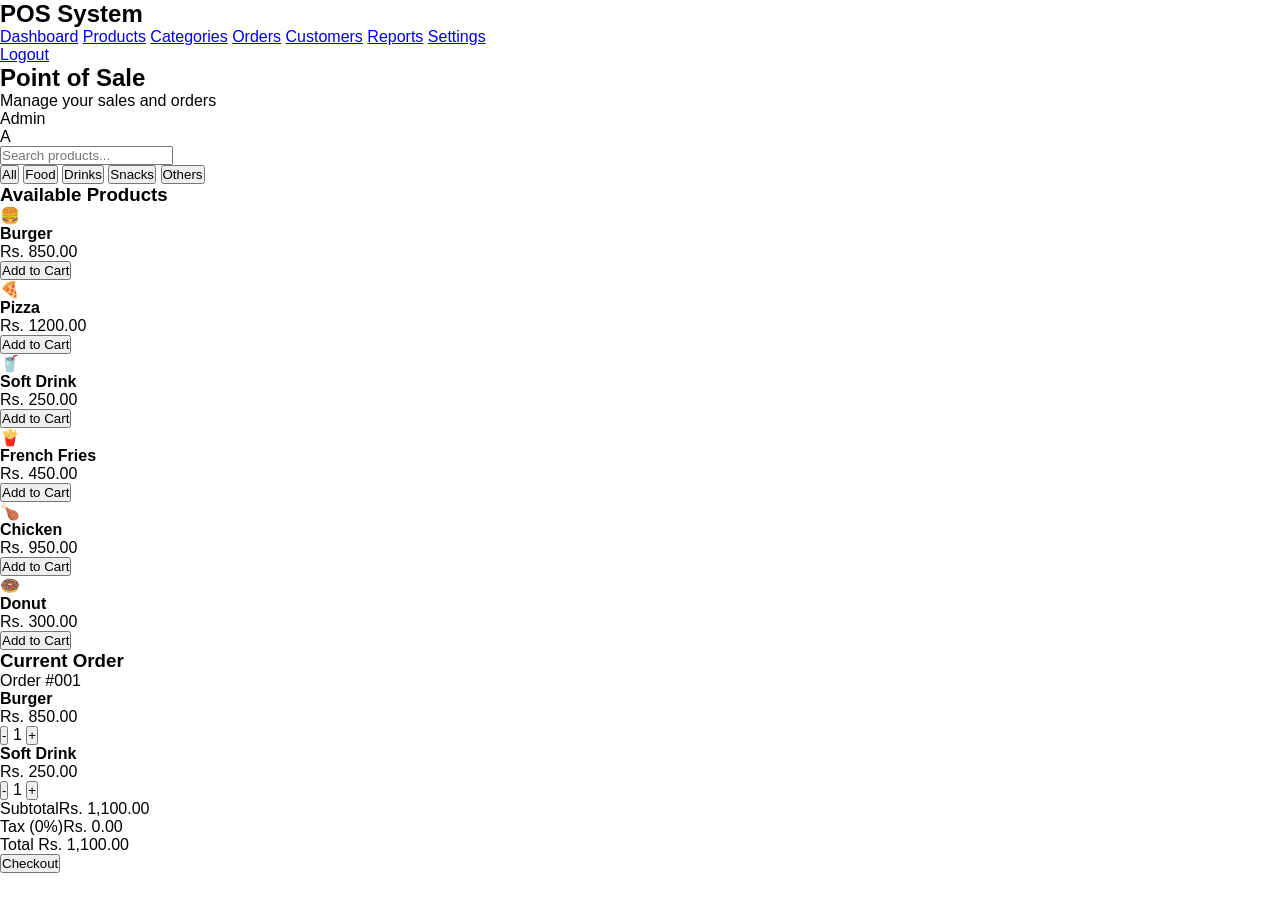
==== index.html @ 62e4d7e9 "Add initial HTML structure for POS system and basic JavaScript file - Created index.html with layout" ====
<!DOCTYPE html>
<html lang="en">
<head>
    <meta charset="UTF-8">
    <meta name="viewport" content="width=device-width, initial-scale=1.0">
    <title>POS System</title>
    <link rel="stylesheet" href="CSS/style.css">
</head>
<body>

    <div class="container">
        <aside class="sidebar">
            <h2>POS<span> System</span></h2>

            <nav>
                <a class="active" href="#">Dashboard</a>
                <a href="products.html">Products</a>
                <a href="categories.html">Categories</a>
                <a href="orders.html">Orders</a>
                <a href="customers.html">Customers</a>
                <a href="reports.html">Reports</a>
                <a href="settings.html">Settings</a>
            </nav>

            <div class="logout">
                <a href="#">Logout</a>
            </div>
        </aside>


        <main class="main">

            <header class="topbar">
                <div>
                    <h2>Point of Sale</h2>
                    <p>Manage your sales and orders</p>
                </div>

                <div class="profile">
                    <span>Admin</span>
                    <div class="avatar">A</div>
                </div>
            </header>

            <div class="content">

                <section class="products">

                    <div class="search">
                        <input type="text" placeholder="Search products...">
                    </div>

                    <div class="categories">
                        <button class="selected">All</button>
                        <button>Food</button>
                        <button>Drinks</button>
                        <button>Snacks</button>
                        <button>Others</button>
                    </div>

                    <h3>Available Products</h3>

                    <div class="product-grid">

                        <div class="product-card">
                            <div class="product-img">🍔</div>
                            <h4>Burger</h4>
                            <p>Rs. 850.00</p>
                            <button>Add to Cart</button>
                        </div>

                        <div class="product-card">
                            <div class="product-img">🍕</div>
                            <h4>Pizza</h4>
                            <p>Rs. 1200.00</p>
                            <button>Add to Cart</button>
                        </div>

                        <div class="product-card">
                            <div class="product-img">🥤</div>
                            <h4>Soft Drink</h4>
                            <p>Rs. 250.00</p>
                            <button>Add to Cart</button>
                        </div>

                        <div class="product-card">
                            <div class="product-img">🍟</div>
                            <h4>French Fries</h4>
                            <p>Rs. 450.00</p>
                            <button>Add to Cart</button>
                        </div>

                        <div class="product-card">
                            <div class="product-img">🍗</div>
                            <h4>Chicken</h4>
                            <p>Rs. 950.00</p>
                            <button>Add to Cart</button>
                        </div>

                        <div class="product-card">
                            <div class="product-img">🍩</div>
                            <h4>Donut</h4>
                            <p>Rs. 300.00</p>
                            <button>Add to Cart</button>
                        </div>

                    </div>
                </section>

                <section class="cart">

                    <h3>Current Order</h3>
                    <p class="order-id">Order #001</p>

                    <div class="cart-items">

                        <div class="cart-item">
                            <div>
                                <h4>Burger</h4>
                                <p>Rs. 850.00</p>
                            </div>
                            <div class="quantity">
                                <button>-</button>
                                <span>1</span>
                                <button>+</button>
                            </div>
                        </div>

                        <div class="cart-item">
                            <div>
                                <h4>Soft Drink</h4>
                                <p>Rs. 250.00</p>
                            </div>
                            <div class="quantity">
                                <button>-</button>
                                <span>1</span>
                                <button>+</button>
                            </div>
                        </div>

                    </div>

                    <div class="summary">
                        <div><span>Subtotal</span><span>Rs. 1,100.00</span></div>
                        <div><span>Tax (0%)</span><span>Rs. 0.00</span></div>
                        <div class="total">
                            <span>Total</span>
                            <span>Rs. 1,100.00</span>
                        </div>
                    </div>

                    <button class="checkout">Checkout</button>

                </section>

            </div>
        </main>
    </div>

</body>
</html>
---- CSS/style.css ----
* {
    margin: 0;
    padding: 0;
    box-sizing: border-box;
    font-family: Arial, sans-serif;
}
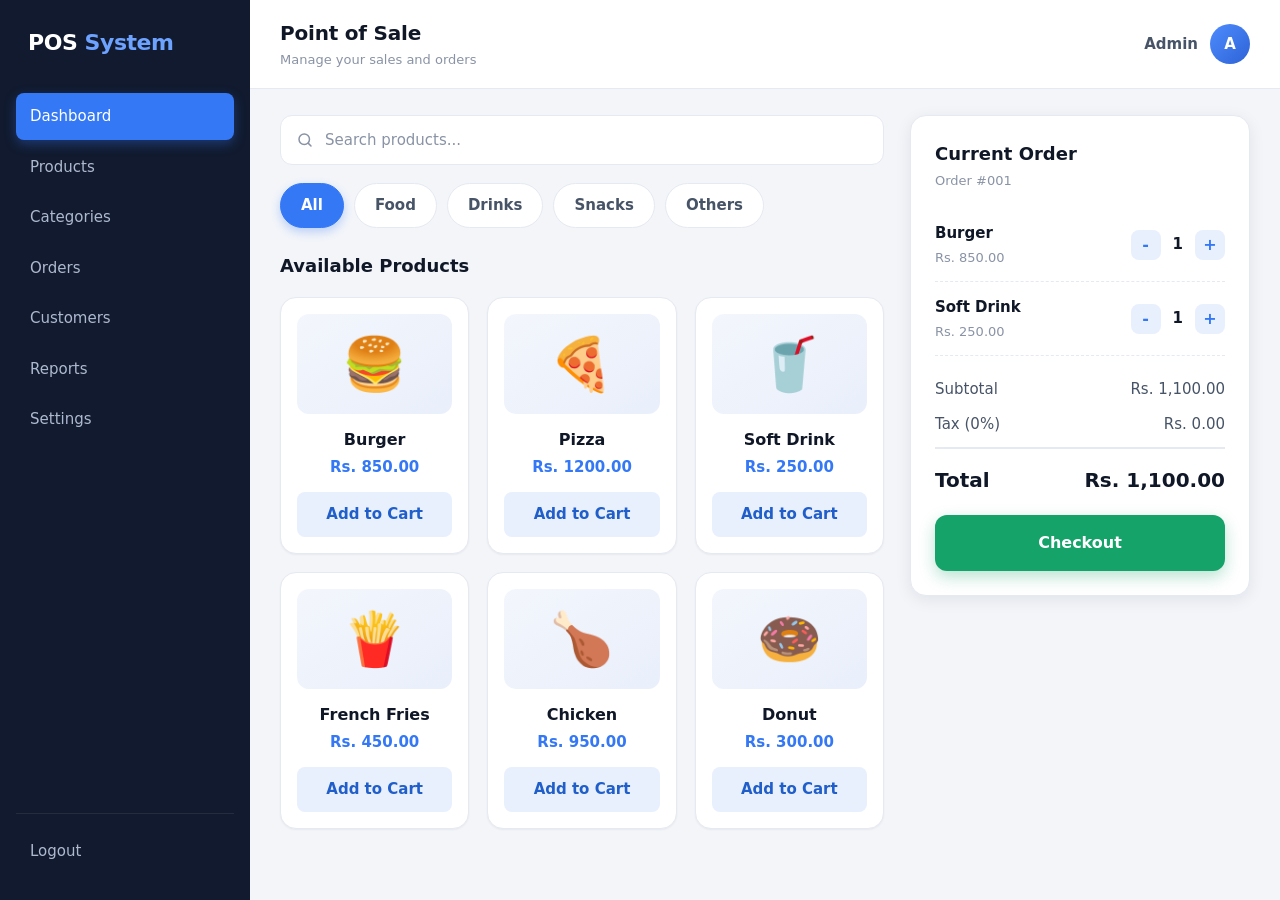
==== commit a46704a0: "Refactor JavaScript file structure and add categories page" ====
--- a/index.html
+++ b/index.html
@@ -158,5 +158,6 @@
         </main>
     </div>
 
+    <script src="JS/script.js"></script>
 </body>
 </html>
--- a/CSS/style.css
+++ b/CSS/style.css
@@ -1,7 +1,705 @@
+:root {
+    --ink: #101828;
+    --ink-soft: #475467;
+    --ink-faint: #8993a5;
+
+    --sidebar: #111a2e;
+    --sidebar-hover: rgba(255, 255, 255, 0.07);
+    --sidebar-text: #aeb9d0;
+
+    --bg: #f3f5f9;
+    --surface: #ffffff;
+    --line: #e5e9f1;
+
+    --brand: #3478f6;
+    --brand-dark: #205ec9;
+    --brand-soft: #e8f0fe;
+
+    --success: #16a36a;
+    --success-dark: #118354;
+    --success-soft: #def7ec;
+    --warning-soft: #fef3c7;
+    --warning-text: #92600a;
+    --danger-soft: #fee4e2;
+    --danger-text: #b42318;
+
+    --radius-sm: 8px;
+    --radius-md: 12px;
+    --radius-lg: 16px;
+
+    --shadow-sm: 0 1px 2px rgba(16, 24, 40, 0.05);
+    --shadow-md: 0 4px 16px rgba(16, 24, 40, 0.08);
+
+    --font: "Inter", "Segoe UI", system-ui, -apple-system, Roboto, Arial, sans-serif;
+}
 
 * {
     margin: 0;
     padding: 0;
     box-sizing: border-box;
-    font-family: Arial, sans-serif;
-}
+}
+
+html {
+    -webkit-text-size-adjust: 100%;
+}
+
+body {
+    font-family: var(--font);
+    font-size: 15px;
+    line-height: 1.5;
+    color: var(--ink);
+    background: var(--bg);
+    -webkit-font-smoothing: antialiased;
+}
+
+button,
+input,
+select,
+textarea {
+    font: inherit;
+    color: inherit;
+}
+
+button {
+    cursor: pointer;
+}
+
+:focus-visible {
+    outline: 3px solid rgba(52, 120, 246, 0.45);
+    outline-offset: 2px;
+}
+
+.container {
+    display: flex;
+    min-height: 100vh;
+}
+
+.main {
+    flex: 1;
+    min-width: 0;
+}
+
+.sidebar {
+    width: 250px;
+    flex-shrink: 0;
+    background: var(--sidebar);
+    color: #fff;
+    padding: 26px 16px;
+    display: flex;
+    flex-direction: column;
+    position: sticky;
+    top: 0;
+    height: 100vh;
+}
+
+.sidebar h2 {
+    font-size: 22px;
+    font-weight: 800;
+    letter-spacing: -0.02em;
+    padding: 0 12px;
+    margin-bottom: 34px;
+}
+
+.sidebar h2 span {
+    color: #6ea2ff;
+    font-weight: 600;
+}
+
+.sidebar nav {
+    display: flex;
+    flex-direction: column;
+    gap: 4px;
+}
+
+.sidebar nav a,
+.logout a {
+    display: block;
+    color: var(--sidebar-text);
+    text-decoration: none;
+    font-weight: 500;
+    padding: 12px 14px;
+    border-radius: var(--radius-sm);
+    transition: background 0.2s, color 0.2s;
+}
+
+.sidebar nav a:hover,
+.logout a:hover {
+    background: var(--sidebar-hover);
+    color: #fff;
+}
+
+.sidebar nav a.active,
+.sidebar nav a[aria-current="page"] {
+    background: var(--brand);
+    color: #fff;
+    box-shadow: 0 4px 12px rgba(52, 120, 246, 0.35);
+}
+
+.logout {
+    margin-top: auto;
+    border-top: 1px solid rgba(255, 255, 255, 0.08);
+    padding-top: 14px;
+}
+
+.topbar {
+    background: var(--surface);
+    padding: 18px 30px;
+    display: flex;
+    justify-content: space-between;
+    align-items: center;
+    border-bottom: 1px solid var(--line);
+    position: sticky;
+    top: 0;
+    z-index: 10;
+}
+
+.topbar h2 {
+    font-size: 20px;
+    letter-spacing: -0.01em;
+    color: var(--ink);
+}
+
+.topbar p {
+    color: var(--ink-faint);
+    font-size: 13px;
+    margin-top: 2px;
+}
+
+.profile {
+    display: flex;
+    align-items: center;
+    gap: 12px;
+    font-weight: 600;
+    color: var(--ink-soft);
+}
+
+.avatar {
+    background: linear-gradient(135deg, #4f8cff, #2d63d6);
+    color: #fff;
+    width: 40px;
+    height: 40px;
+    border-radius: 50%;
+    display: grid;
+    place-items: center;
+    font-weight: 700;
+}
+
+.content {
+    display: grid;
+    grid-template-columns: minmax(0, 1fr) 340px;
+    gap: 26px;
+    padding: 26px 30px;
+    align-items: start;
+}
+
+.content:has(> .page-title) {
+    display: block;
+    max-width: 1200px;
+}
+
+.page-title {
+    margin-bottom: 22px;
+}
+
+.page-title h2 {
+    font-size: 26px;
+    letter-spacing: -0.02em;
+}
+
+.page-title p {
+    color: var(--ink-faint);
+    margin-top: 4px;
+}
+
+.search input {
+    width: 100%;
+    padding: 13px 16px 13px 44px;
+    border: 1px solid var(--line);
+    border-radius: var(--radius-md);
+    background: var(--surface) url("data:image/svg+xml,%3Csvg xmlns='http://www.w3.org/2000/svg' width='18' height='18' fill='none' stroke='%238993a5' stroke-width='2' stroke-linecap='round' viewBox='0 0 24 24'%3E%3Ccircle cx='11' cy='11' r='7'/%3E%3Cpath d='m20 20-3.5-3.5'/%3E%3C/svg%3E") no-repeat 15px center;
+    outline: none;
+    margin-bottom: 18px;
+    transition: border-color 0.2s, box-shadow 0.2s;
+}
+
+.search input::placeholder {
+    color: var(--ink-faint);
+}
+
+.search input:focus {
+    border-color: var(--brand);
+    box-shadow: 0 0 0 4px rgba(52, 120, 246, 0.15);
+}
+
+.categories {
+    display: flex;
+    gap: 10px;
+    flex-wrap: wrap;
+    margin-bottom: 24px;
+}
+
+.categories button {
+    border: 1px solid var(--line);
+    padding: 10px 20px;
+    border-radius: 999px;
+    background: var(--surface);
+    color: var(--ink-soft);
+    font-weight: 600;
+    transition: all 0.2s;
+}
+
+.categories button:hover {
+    border-color: var(--brand);
+    color: var(--brand);
+}
+
+.categories button.selected {
+    background: var(--brand);
+    border-color: var(--brand);
+    color: #fff;
+    box-shadow: 0 4px 10px rgba(52, 120, 246, 0.3);
+}
+
+.products h3 {
+    font-size: 18px;
+    margin-bottom: 18px;
+}
+
+.product-grid {
+    display: grid;
+    grid-template-columns: repeat(auto-fill, minmax(170px, 1fr));
+    gap: 18px;
+}
+
+.product-card {
+    background: var(--surface);
+    padding: 16px;
+    border-radius: var(--radius-lg);
+    text-align: center;
+    border: 1px solid var(--line);
+    box-shadow: var(--shadow-sm);
+    transition: transform 0.2s, box-shadow 0.2s, border-color 0.2s;
+}
+
+.product-card:hover {
+    transform: translateY(-3px);
+    box-shadow: var(--shadow-md);
+    border-color: #cfd9ee;
+}
+
+.product-img {
+    font-size: 52px;
+    line-height: 1;
+    background: linear-gradient(145deg, #f3f6fc, #e9effb);
+    padding: 24px 10px;
+    border-radius: var(--radius-md);
+    margin-bottom: 14px;
+}
+
+.product-card h4 {
+    font-size: 16px;
+    margin-bottom: 4px;
+}
+
+.product-card p {
+    color: var(--brand);
+    font-weight: 700;
+    margin-bottom: 14px;
+}
+
+.product-card button {
+    width: 100%;
+    padding: 11px;
+    background: var(--brand-soft);
+    color: var(--brand-dark);
+    border: none;
+    border-radius: var(--radius-sm);
+    font-weight: 600;
+    transition: background 0.2s, color 0.2s, transform 0.1s;
+}
+
+.product-card button:hover {
+    background: var(--brand);
+    color: #fff;
+}
+
+.product-card button:active {
+    transform: scale(0.97);
+}
+
+.cart {
+    background: var(--surface);
+    padding: 24px;
+    border-radius: var(--radius-lg);
+    border: 1px solid var(--line);
+    box-shadow: var(--shadow-md);
+    position: sticky;
+    top: 98px;
+}
+
+.cart h3 {
+    font-size: 18px;
+    margin-bottom: 4px;
+}
+
+.order-id {
+    color: var(--ink-faint);
+    font-size: 13px;
+    margin-bottom: 18px;
+}
+
+.cart-item {
+    display: flex;
+    justify-content: space-between;
+    align-items: center;
+    padding: 14px 0;
+    border-bottom: 1px dashed var(--line);
+}
+
+.cart-item h4 {
+    font-size: 15px;
+}
+
+.cart-item p {
+    color: var(--ink-faint);
+    font-size: 13px;
+    margin-top: 3px;
+}
+
+.quantity {
+    display: flex;
+    align-items: center;
+    gap: 12px;
+    font-weight: 700;
+}
+
+.quantity button {
+    width: 30px;
+    height: 30px;
+    border: none;
+    background: var(--brand-soft);
+    color: var(--brand);
+    font-size: 16px;
+    font-weight: 700;
+    border-radius: 8px;
+    transition: background 0.2s, color 0.2s;
+}
+
+.quantity button:hover {
+    background: var(--brand);
+    color: #fff;
+}
+
+.summary {
+    margin-top: 22px;
+}
+
+.summary div {
+    display: flex;
+    justify-content: space-between;
+    margin-bottom: 12px;
+    color: var(--ink-soft);
+}
+
+.summary .total {
+    border-top: 2px solid var(--line);
+    padding-top: 16px;
+    margin-top: 6px;
+    margin-bottom: 20px;
+    font-size: 20px;
+    font-weight: 800;
+    color: var(--ink);
+}
+
+.checkout {
+    width: 100%;
+    padding: 16px;
+    background: var(--success);
+    color: #fff;
+    border: none;
+    border-radius: var(--radius-md);
+    font-size: 16px;
+    font-weight: 700;
+    box-shadow: 0 6px 16px rgba(22, 163, 106, 0.3);
+    transition: background 0.2s, transform 0.1s;
+}
+
+.checkout:hover {
+    background: var(--success-dark);
+}
+
+.checkout:active {
+    transform: scale(0.98);
+}
+
+.panel {
+    background: var(--surface);
+    border: 1px solid var(--line);
+    border-radius: var(--radius-lg);
+    padding: 22px;
+    box-shadow: var(--shadow-sm);
+}
+
+.toolbar {
+    display: flex;
+    justify-content: space-between;
+    align-items: center;
+    gap: 16px;
+    margin-bottom: 20px;
+}
+
+.toolbar .search {
+    flex: 1;
+    max-width: 380px;
+}
+
+.toolbar .search input {
+    margin-bottom: 0;
+}
+
+.toolbar h3 {
+    font-size: 18px;
+}
+
+.btn {
+    display: inline-flex;
+    align-items: center;
+    justify-content: center;
+    gap: 6px;
+    padding: 12px 20px;
+    background: var(--brand);
+    color: #fff;
+    border: none;
+    border-radius: var(--radius-sm);
+    font-weight: 600;
+    white-space: nowrap;
+    box-shadow: 0 4px 10px rgba(52, 120, 246, 0.25);
+    transition: background 0.2s, transform 0.1s;
+}
+
+.btn:hover {
+    background: var(--brand-dark);
+}
+
+.btn:active {
+    transform: scale(0.97);
+}
+
+.panel table {
+    width: 100%;
+    border-collapse: collapse;
+}
+
+.panel {
+    overflow-x: auto;
+}
+
+th {
+    text-align: left;
+    font-size: 13px;
+    font-weight: 600;
+    color: var(--ink-faint);
+    background: #f8f9fc;
+    padding: 12px 16px;
+    border-bottom: 1px solid var(--line);
+    white-space: nowrap;
+}
+
+th:first-child {
+    border-top-left-radius: var(--radius-sm);
+}
+
+th:last-child {
+    border-top-right-radius: var(--radius-sm);
+}
+
+td {
+    padding: 16px;
+    border-bottom: 1px solid var(--line);
+    color: var(--ink-soft);
+    white-space: nowrap;
+}
+
+td:first-child {
+    color: var(--ink);
+    font-weight: 600;
+}
+
+tbody tr {
+    transition: background 0.15s;
+}
+
+tbody tr:hover {
+    background: #f8faff;
+}
+
+tbody tr:last-child td {
+    border-bottom: none;
+}
+
+.status {
+    display: inline-flex;
+    align-items: center;
+    gap: 6px;
+    padding: 4px 12px;
+    border-radius: 999px;
+    font-size: 13px;
+    font-weight: 600;
+    background: var(--success-soft);
+    color: #067647;
+}
+
+.status::before {
+    content: "";
+    width: 7px;
+    height: 7px;
+    border-radius: 50%;
+    background: currentColor;
+}
+
+.status.pending {
+    background: var(--warning-soft);
+    color: var(--warning-text);
+}
+
+.status.cancelled {
+    background: var(--danger-soft);
+    color: var(--danger-text);
+}
+
+.cards {
+    display: grid;
+    grid-template-columns: repeat(auto-fit, minmax(220px, 1fr));
+    gap: 20px;
+}
+
+.stat-card {
+    background: var(--surface);
+    border: 1px solid var(--line);
+    border-left: 4px solid var(--brand);
+    border-radius: var(--radius-md);
+    padding: 22px;
+    box-shadow: var(--shadow-sm);
+}
+
+.stat-card:nth-child(2) {
+    border-left-color: var(--success);
+}
+
+.stat-card:nth-child(3) {
+    border-left-color: #f59e0b;
+}
+
+.stat-card p {
+    color: var(--ink-faint);
+    font-weight: 500;
+    margin-bottom: 6px;
+}
+
+.stat-card h3 {
+    font-size: 28px;
+    letter-spacing: -0.02em;
+}
+
+.field {
+    margin-bottom: 20px;
+}
+
+.field label {
+    display: block;
+    font-weight: 600;
+    font-size: 14px;
+    margin-bottom: 8px;
+    color: var(--ink);
+}
+
+.field input,
+.field select,
+.field textarea {
+    width: 100%;
+    padding: 12px 14px;
+    border: 1px solid #d5dbe7;
+    border-radius: var(--radius-sm);
+    background: var(--surface);
+    outline: none;
+    transition: border-color 0.2s, box-shadow 0.2s;
+}
+
+.field textarea {
+    resize: vertical;
+}
+
+.field input:focus,
+.field select:focus,
+.field textarea:focus {
+    border-color: var(--brand);
+    box-shadow: 0 0 0 4px rgba(52, 120, 246, 0.15);
+}
+
+@media (max-width: 1100px) {
+    .content {
+        grid-template-columns: 1fr;
+    }
+
+    .cart {
+        position: static;
+    }
+}
+
+@media (max-width: 800px) {
+    .sidebar {
+        width: 78px;
+        padding: 18px 8px;
+    }
+
+    .sidebar h2 {
+        font-size: 13px;
+        padding: 0;
+        text-align: center;
+    }
+
+    .sidebar h2 span {
+        display: none;
+    }
+
+    .sidebar nav a,
+    .logout a {
+        font-size: 11px;
+        padding: 11px 2px;
+        text-align: center;
+    }
+
+    .topbar {
+        padding: 14px 18px;
+    }
+
+    .content {
+        padding: 18px;
+    }
+
+    .toolbar {
+        flex-direction: column;
+        align-items: stretch;
+    }
+
+    .toolbar .search {
+        max-width: none;
+    }
+}
+
+@media (max-width: 500px) {
+    .product-grid {
+        grid-template-columns: repeat(2, minmax(0, 1fr));
+        gap: 12px;
+    }
+
+    .profile span {
+        display: none;
+    }
+}
+
+@media (prefers-reduced-motion: reduce) {
+    * {
+        transition: none !important;
+    }
+}
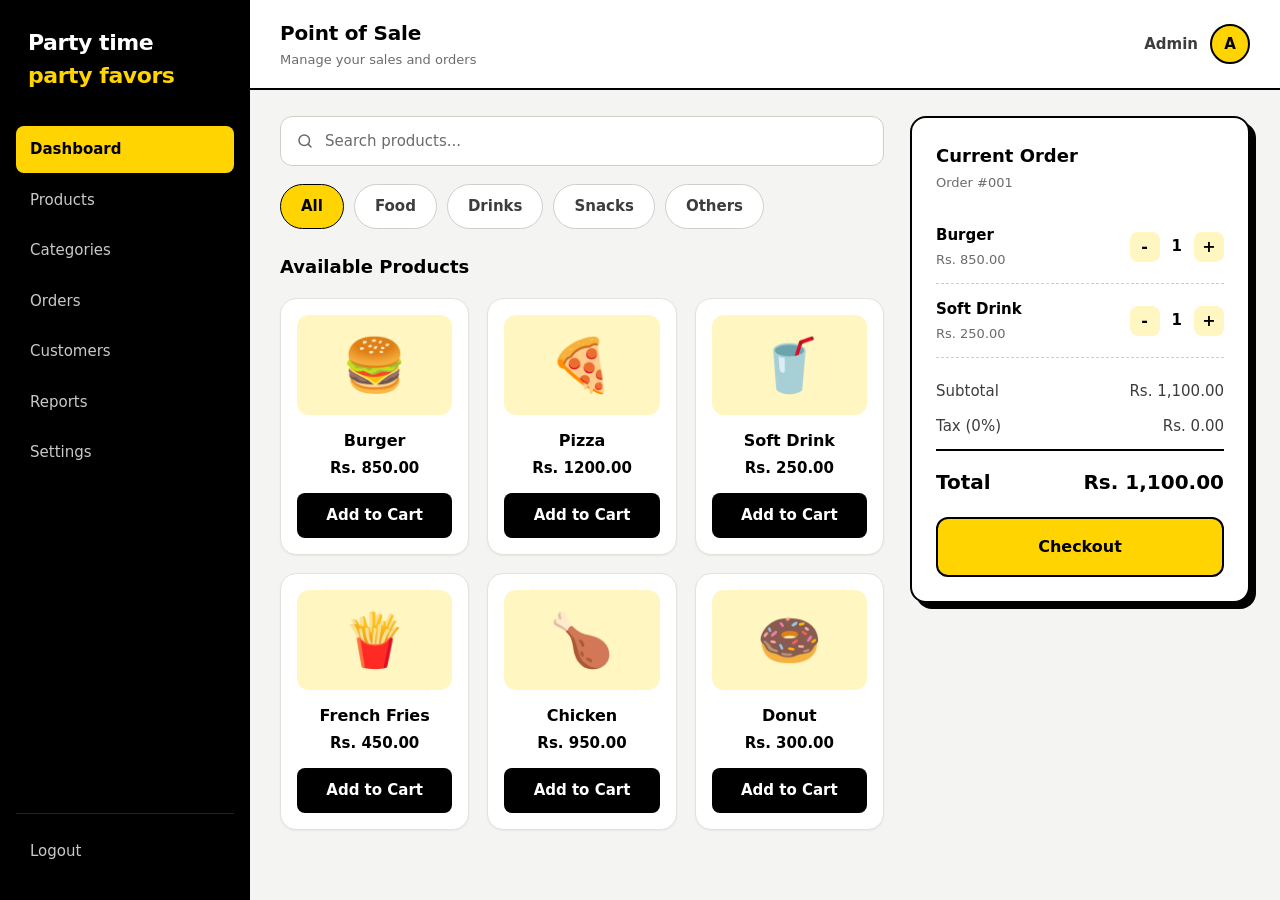
==== commit 617c2ae4: "Update styles for login and main pages; change color scheme and improve layout" ====
--- a/index.html
+++ b/index.html
@@ -4,17 +4,17 @@
 <head>
     <meta charset="UTF-8">
     <meta name="viewport" content="width=device-width, initial-scale=1.0">
-    <title>POS System</title>
+    <title>Party time party favors - POS</title>
     <link rel="stylesheet" href="CSS/style.css">
 </head>
 <body>
 
     <div class="container">
         <aside class="sidebar">
-            <h2>POS<span> System</span></h2>
+            <h2>Party time <span> party favors</span></h2>
 
             <nav>
-                <a class="active" href="#">Dashboard</a>
+                <a class="active">Dashboard</a>
                 <a href="products.html">Products</a>
                 <a href="categories.html">Categories</a>
                 <a href="orders.html">Orders</a>
@@ -24,7 +24,7 @@
             </nav>
 
             <div class="logout">
-                <a href="#">Logout</a>
+                <a href="login.html">Logout</a>
             </div>
         </aside>
 
--- a/CSS/style.css
+++ b/CSS/style.css
@@ -1,25 +1,25 @@
 :root {
-    --ink: #101828;
-    --ink-soft: #475467;
-    --ink-faint: #8993a5;
-
-    --sidebar: #111a2e;
-    --sidebar-hover: rgba(255, 255, 255, 0.07);
-    --sidebar-text: #aeb9d0;
-
-    --bg: #f3f5f9;
+    --ink: #000000;
+    --ink-soft: #3d3d3d;
+    --ink-faint: #6b6b6b;
+
+    --sidebar: #000000;
+    --sidebar-hover: rgba(255, 255, 255, 0.1);
+    --sidebar-text: #c9c9c9;
+
+    --bg: #f4f4f2;
     --surface: #ffffff;
-    --line: #e5e9f1;
-
-    --brand: #3478f6;
-    --brand-dark: #205ec9;
-    --brand-soft: #e8f0fe;
-
-    --success: #16a36a;
-    --success-dark: #118354;
-    --success-soft: #def7ec;
-    --warning-soft: #fef3c7;
-    --warning-text: #92600a;
+    --line: #e2e2de;
+    --brand: #ffd400;
+    --brand-dark: #e6bd00;
+    --brand-soft: #fff6c2;
+    --brand-ink: #000000;
+
+    --success: #ffd400;
+    --success-dark: #e6bd00;
+    --success-soft: #fff6c2;
+    --warning-soft: #ececea;
+    --warning-text: #3d3d3d;
     --danger-soft: #fee4e2;
     --danger-text: #b42318;
 
@@ -27,8 +27,8 @@
     --radius-md: 12px;
     --radius-lg: 16px;
 
-    --shadow-sm: 0 1px 2px rgba(16, 24, 40, 0.05);
-    --shadow-md: 0 4px 16px rgba(16, 24, 40, 0.08);
+    --shadow-sm: 0 1px 2px rgba(0, 0, 0, 0.06);
+    --shadow-md: 0 4px 16px rgba(0, 0, 0, 0.1);
 
     --font: "Inter", "Segoe UI", system-ui, -apple-system, Roboto, Arial, sans-serif;
 }
@@ -65,8 +65,14 @@
 }
 
 :focus-visible {
-    outline: 3px solid rgba(52, 120, 246, 0.45);
+    outline: 3px solid #000;
     outline-offset: 2px;
+    box-shadow: 0 0 0 6px var(--brand);
+}
+
+.sidebar :focus-visible {
+    outline-color: var(--brand);
+    box-shadow: none;
 }
 
 .container {
@@ -101,7 +107,7 @@
 }
 
 .sidebar h2 span {
-    color: #6ea2ff;
+    color: var(--brand);
     font-weight: 600;
 }
 
@@ -131,13 +137,13 @@
 .sidebar nav a.active,
 .sidebar nav a[aria-current="page"] {
     background: var(--brand);
-    color: #fff;
-    box-shadow: 0 4px 12px rgba(52, 120, 246, 0.35);
+    color: #000;
+    font-weight: 700;
 }
 
 .logout {
     margin-top: auto;
-    border-top: 1px solid rgba(255, 255, 255, 0.08);
+    border-top: 1px solid rgba(255, 255, 255, 0.14);
     padding-top: 14px;
 }
 
@@ -147,7 +153,7 @@
     display: flex;
     justify-content: space-between;
     align-items: center;
-    border-bottom: 1px solid var(--line);
+    border-bottom: 2px solid #000;
     position: sticky;
     top: 0;
     z-index: 10;
@@ -174,14 +180,15 @@
 }
 
 .avatar {
-    background: linear-gradient(135deg, #4f8cff, #2d63d6);
-    color: #fff;
+    background: var(--brand);
+    color: #000;
     width: 40px;
     height: 40px;
     border-radius: 50%;
+    border: 2px solid #000;
     display: grid;
     place-items: center;
-    font-weight: 700;
+    font-weight: 800;
 }
 
 .content {
@@ -214,9 +221,9 @@
 .search input {
     width: 100%;
     padding: 13px 16px 13px 44px;
-    border: 1px solid var(--line);
+    border: 1px solid #cfcfca;
     border-radius: var(--radius-md);
-    background: var(--surface) url("data:image/svg+xml,%3Csvg xmlns='http://www.w3.org/2000/svg' width='18' height='18' fill='none' stroke='%238993a5' stroke-width='2' stroke-linecap='round' viewBox='0 0 24 24'%3E%3Ccircle cx='11' cy='11' r='7'/%3E%3Cpath d='m20 20-3.5-3.5'/%3E%3C/svg%3E") no-repeat 15px center;
+    background: var(--surface) url("data:image/svg+xml,%3Csvg xmlns='http://www.w3.org/2000/svg' width='18' height='18' fill='none' stroke='%236b6b6b' stroke-width='2' stroke-linecap='round' viewBox='0 0 24 24'%3E%3Ccircle cx='11' cy='11' r='7'/%3E%3Cpath d='m20 20-3.5-3.5'/%3E%3C/svg%3E") no-repeat 15px center;
     outline: none;
     margin-bottom: 18px;
     transition: border-color 0.2s, box-shadow 0.2s;
@@ -227,8 +234,8 @@
 }
 
 .search input:focus {
-    border-color: var(--brand);
-    box-shadow: 0 0 0 4px rgba(52, 120, 246, 0.15);
+    border-color: #000;
+    box-shadow: 0 0 0 4px rgba(255, 212, 0, 0.55);
 }
 
 .categories {
@@ -239,7 +246,7 @@
 }
 
 .categories button {
-    border: 1px solid var(--line);
+    border: 1px solid #cfcfca;
     padding: 10px 20px;
     border-radius: 999px;
     background: var(--surface);
@@ -249,15 +256,16 @@
 }
 
 .categories button:hover {
-    border-color: var(--brand);
-    color: var(--brand);
+    border-color: #000;
+    color: #000;
+    background: var(--brand-soft);
 }
 
 .categories button.selected {
     background: var(--brand);
-    border-color: var(--brand);
-    color: #fff;
-    box-shadow: 0 4px 10px rgba(52, 120, 246, 0.3);
+    border-color: #000;
+    color: #000;
+    font-weight: 700;
 }
 
 .products h3 {
@@ -284,13 +292,13 @@
 .product-card:hover {
     transform: translateY(-3px);
     box-shadow: var(--shadow-md);
-    border-color: #cfd9ee;
+    border-color: #000;
 }
 
 .product-img {
     font-size: 52px;
     line-height: 1;
-    background: linear-gradient(145deg, #f3f6fc, #e9effb);
+    background: var(--brand-soft);
     padding: 24px 10px;
     border-radius: var(--radius-md);
     margin-bottom: 14px;
@@ -302,16 +310,16 @@
 }
 
 .product-card p {
-    color: var(--brand);
-    font-weight: 700;
+    color: var(--ink);
+    font-weight: 800;
     margin-bottom: 14px;
 }
 
 .product-card button {
     width: 100%;
     padding: 11px;
-    background: var(--brand-soft);
-    color: var(--brand-dark);
+    background: #000;
+    color: #fff;
     border: none;
     border-radius: var(--radius-sm);
     font-weight: 600;
@@ -320,7 +328,7 @@
 
 .product-card button:hover {
     background: var(--brand);
-    color: #fff;
+    color: #000;
 }
 
 .product-card button:active {
@@ -331,8 +339,8 @@
     background: var(--surface);
     padding: 24px;
     border-radius: var(--radius-lg);
-    border: 1px solid var(--line);
-    box-shadow: var(--shadow-md);
+    border: 2px solid #000;
+    box-shadow: 6px 6px 0 #000;
     position: sticky;
     top: 98px;
 }
@@ -353,7 +361,7 @@
     justify-content: space-between;
     align-items: center;
     padding: 14px 0;
-    border-bottom: 1px dashed var(--line);
+    border-bottom: 1px dashed #cfcfca;
 }
 
 .cart-item h4 {
@@ -378,16 +386,15 @@
     height: 30px;
     border: none;
     background: var(--brand-soft);
-    color: var(--brand);
+    color: #000;
     font-size: 16px;
     font-weight: 700;
     border-radius: 8px;
-    transition: background 0.2s, color 0.2s;
+    transition: background 0.2s;
 }
 
 .quantity button:hover {
     background: var(--brand);
-    color: #fff;
 }
 
 .summary {
@@ -402,7 +409,7 @@
 }
 
 .summary .total {
-    border-top: 2px solid var(--line);
+    border-top: 2px solid #000;
     padding-top: 16px;
     margin-top: 6px;
     margin-bottom: 20px;
@@ -414,18 +421,17 @@
 .checkout {
     width: 100%;
     padding: 16px;
-    background: var(--success);
-    color: #fff;
-    border: none;
+    background: var(--brand);
+    color: #000;
+    border: 2px solid #000;
     border-radius: var(--radius-md);
     font-size: 16px;
-    font-weight: 700;
-    box-shadow: 0 6px 16px rgba(22, 163, 106, 0.3);
+    font-weight: 800;
     transition: background 0.2s, transform 0.1s;
 }
 
 .checkout:hover {
-    background: var(--success-dark);
+    background: var(--brand-dark);
 }
 
 .checkout:active {
@@ -467,18 +473,18 @@
     justify-content: center;
     gap: 6px;
     padding: 12px 20px;
-    background: var(--brand);
-    color: #fff;
+    background: #000;
+    color: var(--brand);
     border: none;
     border-radius: var(--radius-sm);
-    font-weight: 600;
+    font-weight: 700;
     white-space: nowrap;
-    box-shadow: 0 4px 10px rgba(52, 120, 246, 0.25);
-    transition: background 0.2s, transform 0.1s;
+    transition: background 0.2s, color 0.2s, transform 0.1s;
 }
 
 .btn:hover {
-    background: var(--brand-dark);
+    background: var(--brand);
+    color: #000;
 }
 
 .btn:active {
@@ -498,10 +504,10 @@
     text-align: left;
     font-size: 13px;
     font-weight: 600;
-    color: var(--ink-faint);
-    background: #f8f9fc;
+    color: var(--ink-soft);
+    background: #f7f7f5;
     padding: 12px 16px;
-    border-bottom: 1px solid var(--line);
+    border-bottom: 2px solid #000;
     white-space: nowrap;
 }
 
@@ -530,7 +536,7 @@
 }
 
 tbody tr:hover {
-    background: #f8faff;
+    background: #fffbe0;
 }
 
 tbody tr:last-child td {
@@ -545,8 +551,8 @@
     border-radius: 999px;
     font-size: 13px;
     font-weight: 600;
-    background: var(--success-soft);
-    color: #067647;
+    background: var(--brand);
+    color: #000;
 }
 
 .status::before {
@@ -563,8 +569,8 @@
 }
 
 .status.cancelled {
-    background: var(--danger-soft);
-    color: var(--danger-text);
+    background: #000;
+    color: #fff;
 }
 
 .cards {
@@ -576,18 +582,18 @@
 .stat-card {
     background: var(--surface);
     border: 1px solid var(--line);
-    border-left: 4px solid var(--brand);
+    border-left: 6px solid var(--brand);
     border-radius: var(--radius-md);
     padding: 22px;
     box-shadow: var(--shadow-sm);
 }
 
 .stat-card:nth-child(2) {
-    border-left-color: var(--success);
+    border-left-color: #000;
 }
 
 .stat-card:nth-child(3) {
-    border-left-color: #f59e0b;
+    border-left-color: #9a9a95;
 }
 
 .stat-card p {
@@ -618,7 +624,7 @@
 .field textarea {
     width: 100%;
     padding: 12px 14px;
-    border: 1px solid #d5dbe7;
+    border: 1px solid #cfcfca;
     border-radius: var(--radius-sm);
     background: var(--surface);
     outline: none;
@@ -632,8 +638,8 @@
 .field input:focus,
 .field select:focus,
 .field textarea:focus {
-    border-color: var(--brand);
-    box-shadow: 0 0 0 4px rgba(52, 120, 246, 0.15);
+    border-color: #000;
+    box-shadow: 0 0 0 4px rgba(255, 212, 0, 0.55);
 }
 
 @media (max-width: 1100px) {
@@ -702,4 +708,4 @@
     * {
         transition: none !important;
     }
-}+}
